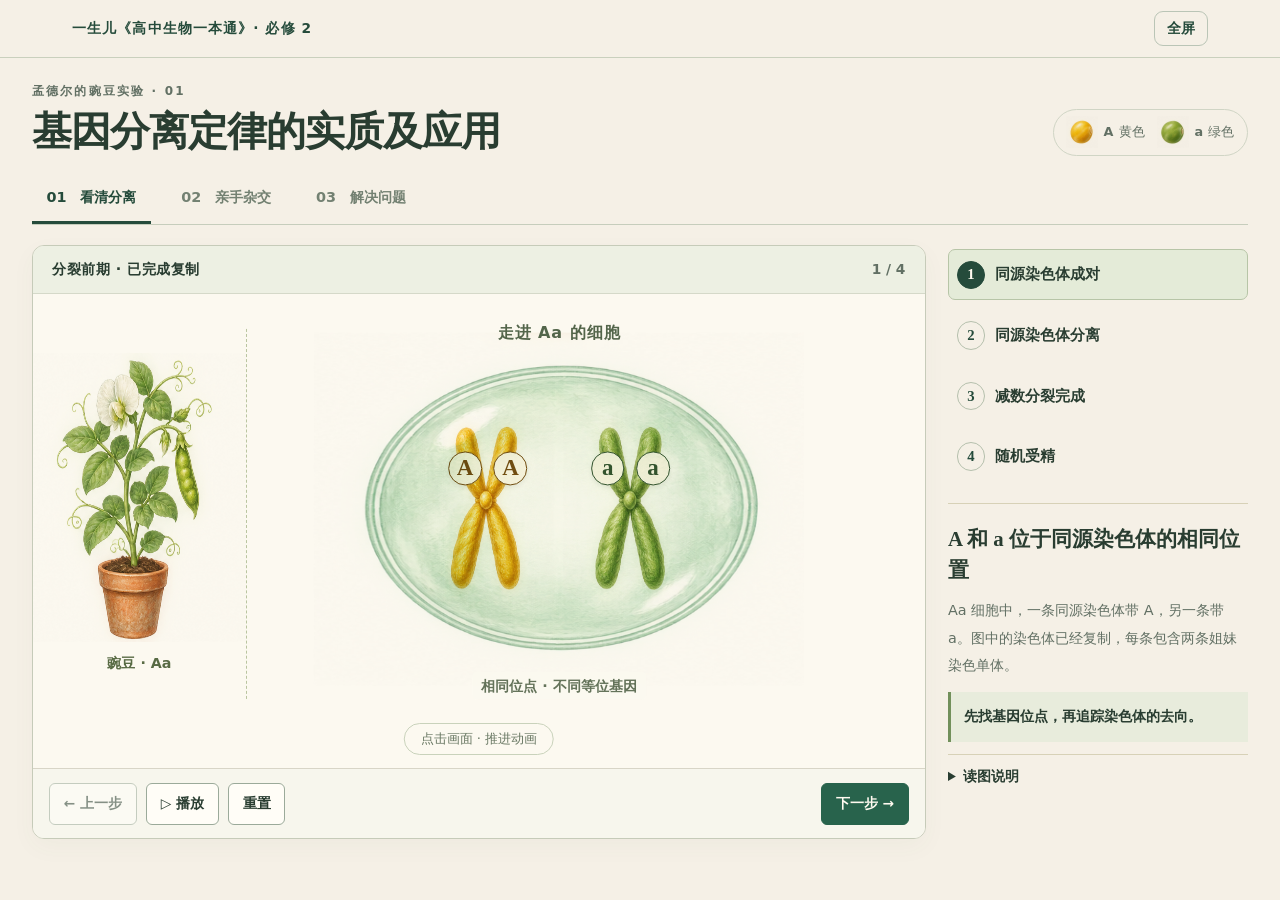
==== index.html @ 0d91842e "Publish AI-illustrated Mendelian segregation lesson" ====
<!doctype html>
<html lang="zh-CN">
<head>
<meta charset="utf-8">
<meta name="viewport" content="width=device-width, initial-scale=1, viewport-fit=cover">
<meta name="description" content="跟随 Aa 的分离，用棋盘法与随机抽样探究基因分离定律。">
<title>基因分离定律的实质及应用｜一生儿</title>
<style>:root {
  color-scheme: light;
  --ink:#233b30; --muted:#4c6557; --deep:#173e31; --green:#28634c;
  --paper:#fffaf0; --canvas:#f4f4e9; --line:#d9dfce;
  --gold:#f0c25f; --sage:#a9c782;
  font:16px/1.55 "Source Sans 3","PingFang SC","Microsoft YaHei",system-ui,sans-serif;
}
* { box-sizing:border-box }
body { margin:0; color:var(--ink); background:radial-gradient(ellipse at 5% 0,#f5e8cb,transparent 45rem),var(--canvas) }
h1,h2,p { margin:0 }
button,select { font:inherit; color:inherit }
button,select { min-height:43px; padding:.42rem .85rem; border:1px solid #9baa9a; border-radius:9px; background:#fffdf7 }
button { cursor:pointer; font-weight:650 }
button:hover:not(:disabled),select:hover:not(:disabled) { background:#e9f0df; border-color:var(--green) }
:focus-visible { outline:3px solid #985500; outline-offset:3px; z-index:2 }
button:disabled,select:disabled { cursor:default; opacity:.55 }
[hidden] { display:none!important }
.primary,button.primary:hover:not(:disabled) { color:#fffaf0; background:var(--green); border-color:var(--green) }
button.primary:hover:not(:disabled) { background:var(--deep) }
.masthead { background:var(--deep); color:#fff8e3; border-bottom:3px solid #bc9e50 }
.mast-inner { width:min(1200px,100%); margin:auto; padding:.6rem 1.4rem; display:flex; align-items:center; justify-content:space-between; gap:.6rem }
.brand { font-weight:750; letter-spacing:.035em }
.display-tools { display:flex; gap:.5rem; flex-shrink:0 }
.display-tools button { min-height:35px; padding:.3rem .75rem; font-size:.86rem; background:#274f40; border-color:#6b8a72; color:#fff8e3 }
.display-tools button:hover:not(:disabled) { background:#426956 }
#landscape { display:none }
main { max-width:1200px; padding:1.45rem 1.4rem 2.4rem; margin:auto }
.title-area { display:flex; align-items:flex-end; justify-content:space-between; gap:1rem; margin-bottom:1.15rem }
.chapter { font-size:.82rem; letter-spacing:.13em; color:var(--muted); font-weight:750; margin-bottom:.3rem }
h1 { font:800 clamp(1.72rem,3.5vw,3.2rem)/1.18 "Songti SC","Noto Serif CJK SC",Georgia,serif; letter-spacing:.015em; text-wrap:balance }
h2 { font-size:1.17rem; line-height:1.35 }
.seed-key { display:flex; align-items:center; gap:1rem; font-size:.84rem; padding-bottom:.16rem; color:var(--muted); flex-shrink:0 }
.seed-key span { display:flex; align-items:center; gap:.32rem }
.seed { --seed-fill:var(--gold); --seed-dark:#9d6718; display:inline-block; width:1.05rem; height:1.05rem; flex:none; border:1px solid var(--seed-dark); border-radius:48% 52% 50% 46%; background:radial-gradient(circle at 32% 27%,#fff8caa6,transparent 51%),var(--seed-fill); box-shadow:inset -2px -2px 0 #47301122; transform:rotate(-18deg) }
.seed.green { --seed-fill:var(--sage); --seed-dark:#4b6a34 }
.modes { display:flex; gap:.35rem; margin-bottom:.9rem; padding-bottom:.62rem; border-bottom:1px solid #aab8a6 }
.modes button { min-width:7.25rem; background:transparent; border-color:transparent }
.modes button[aria-current="page"] { color:#fffaf0; background:var(--deep); border-color:var(--deep) }
.mechanism-layout,.lab-layout,.practice-layout { display:grid; grid-template-columns:minmax(0,2.15fr) minmax(270px,1fr); gap:1rem; align-items:start }
.board,.notebook { border:1px solid #a5b3a0; border-radius:16px; overflow:hidden; box-shadow:0 3px 0 #3d604014; background:#fffcf4 }
.board-head { display:flex; align-items:center; justify-content:space-between; gap:.5rem; padding:.72rem 1rem; background:#e9efe0; border-bottom:1px solid #c7d2bd }
.kicker { font-weight:750; letter-spacing:.035em; font-size:.9rem }
.counter { font-weight:750; font-variant-numeric:tabular-nums; font-size:.86rem; color:var(--muted) }
.notebook { padding:1rem; background:var(--paper); border-color:#c9c4a7 }
.phases { margin:0; padding:0; list-style:none; counter-reset:phases; display:grid; gap:.24rem }
.phases li { counter-increment:phases }
.phases button { width:100%; text-align:left; padding:.38rem .48rem; background:transparent; border-color:transparent; font-size:.92rem; display:flex; align-items:center; gap:.62rem }
.phases button::before { content:counter(phases); display:grid; place-items:center; width:1.65rem; height:1.65rem; background:#efead8; border:1px solid #d0cbb5; border-radius:50%; color:var(--deep); font-weight:750 }
.phases button[aria-current="step"] { background:#e7eedc; border-color:#aebfa4 }
.phases button[aria-current="step"]::before { color:#fffaf0; background:var(--deep); border-color:var(--deep) }
.explanation { border-top:1px solid #d7d1b7; margin-top:.85rem; padding-top:.95rem }
.explanation p,.notebook>p { margin:.45rem 0 .7rem; color:var(--muted) }
.insight { border-left:3px solid #a67a2c; background:#f5ebd1; padding:.45rem .62rem; font-weight:700; font-size:.9rem }
.notes { margin-top:.8rem; font-size:.87rem; border-top:1px solid #d7d1b7; padding-top:.65rem }
.notes summary { cursor:pointer; font-weight:750 }
.notes p { margin-top:.48rem; color:var(--muted) }
.scene { display:block; position:relative; width:100%; height:clamp(280px,31vw,390px); border:0; border-radius:0; padding:0; overflow:hidden; container-type:inline-size; background:radial-gradient(ellipse at 50% 49%,#fbfcf1 13%,transparent 62%),radial-gradient(#50775630 1px,transparent 1px) 0 0/15px 15px,#e7efdc }
.scene:hover:not(:disabled) { background:radial-gradient(ellipse at 50% 49%,#fffff4 13%,transparent 62%),radial-gradient(#50775630 1px,transparent 1px) 0 0/15px 15px,#e7efdc }
.scene:focus-visible { outline-offset:-5px }
.scene-art { position:absolute; inset:0 0 2rem; display:block }
.scene-prompt { position:absolute; left:50%; bottom:.66rem; transform:translateX(-50%); padding:.25rem .65rem; border:1px solid #9baa9a; border-radius:99px; background:#fffdf5; font-size:.82rem; white-space:nowrap }
.scene-caption,.scene-label,.cell-membrane,.chromosome,.direction,.gamete-chip,.fusion-result { position:absolute; left:var(--x); top:var(--y); translate:-50% -50% }
.scene-caption { font-size:clamp(.85rem,2.2cqw,1.08rem); font-weight:750; white-space:nowrap }
.scene-label { font-size:clamp(.73rem,1.95cqw,.96rem); white-space:nowrap }
.cell-membrane { width:var(--w); height:var(--h); border:2px solid #6f9173; border-radius:49% 51% 50% 48%; box-shadow:inset 0 0 0 4px #a9c2984d,0 3px 0 #6b8e6829; background:radial-gradient(ellipse at 38% 30%,#fffff5,#e0ecd4 80%); animation:appear .48s both }
.chromosome { color:var(--chrom-ink); width:clamp(21px,7cqw,59px); height:clamp(39px,13cqw,102px); filter:drop-shadow(1px 3px 0 #3d502730); }
.allele-A { --chrom-color:#edb94f; --chrom-ink:#775012; --chip-fill:#ffedb6 }
.allele-a { --chrom-color:#a6c779; --chrom-ink:#365733; --chip-fill:#e5efd3 }
.chromosome i { display:block; position:absolute; width:32%; height:93%; top:4%; left:34%; background:var(--chrom-color); border:1.5px solid var(--chrom-ink); box-shadow:inset -3px -2px 0 #32421f23; border-radius:49% 45% 49% 46%; transform:rotate(27deg) }
.chromosome i+i { transform:rotate(-27deg) }
.chromosome.single { scale:.76 }
.chromosome.single i { transform:rotate(-13deg) }
.chromosome .centromere { position:absolute; left:50%; top:50%; translate:-50% -50%; width:16%; aspect-ratio:1; background:var(--chrom-ink); border-radius:50% }
.chromosome.single .centromere { width:13% }
.locus { display:grid; place-items:center; position:absolute; left:75%; top:24%; translate:-50% -50%; width:clamp(15px,3.4cqw,27px); aspect-ratio:1; border-radius:50%; border:1px solid currentColor; color:var(--chrom-ink); background:var(--chip-fill); font:bold clamp(11px,2.5cqw,19px)/1 Georgia,serif }
.locus::before { content:""; position:absolute; right:100%; width:30%; height:1px; background:currentColor }
.locus-pair { left:25% }
.locus-pair::before { right:auto; left:100% }
.direction { color:#456c50; font-size:clamp(1.25rem,5.2cqw,2.4rem); animation:appear .65s both }
.fusion-result,.gamete-chip { font:bold clamp(1rem,4cqw,2rem)/1.1 Georgia,serif; display:grid; place-items:center; width:clamp(33px,8.2cqw,66px); aspect-ratio:1; background:var(--chip-fill); border:2px solid var(--chrom-ink); color:var(--chrom-ink); border-radius:50%; box-shadow:inset 0 0 0 3px #fff7dc85 }
.fusion-result { width:clamp(61px,15cqw,125px); font-size:clamp(1.5rem,6cqw,3rem); background:#fff9df; border-color:#8e8553; color:var(--deep) }
.fusion-result.filled { animation:appear .35s .52s both }
.fusion-pick { z-index:2; animation:merge .6s ease-in-out both }
.pool-prob { display:block; font:600 clamp(.61rem,1.65cqw,.84rem)/1.05 system-ui,sans-serif }
@keyframes merge {
  0% { left:var(--from-x); top:var(--from-y); opacity:.8 }
  82% { opacity:1 }
  100% { left:50%; top:50%; opacity:0 }
}
@keyframes appear { from { opacity:0 } to { opacity:1 } }
.transport { padding:.75rem .85rem; display:flex; flex-wrap:wrap; gap:.45rem; border-top:1px solid var(--line) }
.transport .primary { margin-left:auto }
.lab-main { display:grid; gap:1rem; min-width:0 }
.cross-body,.sample-body,.practice-body { padding:.85rem 1rem 1rem }
.segments,.parent-row,.sample-controls { display:flex; align-items:center; flex-wrap:wrap; gap:.5rem }
.segments button { min-height:38px; font-size:.9rem }
.segments button[aria-pressed="true"] { background:#e4edda; border-color:#709375; color:#164530 }
.parent-row { gap:.75rem; margin:.7rem 0 .4rem }
.parent-row select { margin-left:.35rem; min-width:4.4rem; font-weight:750 }
.cross-mark { font-size:1.5rem }
.hint { font-size:.87rem; color:var(--muted); min-height:1.55em }
.punnett { width:100%; border-spacing:.35rem; margin:.35rem -.35rem 0; width:calc(100% + .7rem); table-layout:fixed; text-align:center }
.punnett th { font-size:.86rem; font-weight:650; width:28%; background:#eaf0e1; border-radius:7px; padding:.32rem .2rem }
.punnett th:first-child { width:27% }
.punnett small { color:var(--muted); margin-left:.2rem }
.punnett td { padding:0 }
.punnett td button { width:100%; display:flex; align-items:center; justify-content:center; gap:.45rem; min-height:57px; background:#fff3cf; border-color:#c5a75e; padding:.25rem }
.punnett td button.recessive { background:#eaf2dd; border-color:#9db784 }
.punnett td button[aria-pressed="true"] { outline:2px solid var(--deep); outline-offset:-2px }
.punnett td b { font:700 1.32rem Georgia,serif }
.cell-detail { min-height:1.5em; color:var(--muted); font-size:.86rem; margin-top:.22rem }
.theory h2 { margin-bottom:.45rem }
.distribution { width:100%; border-collapse:collapse; font-size:.88rem; font-variant-numeric:tabular-nums }
.distribution caption { text-align:left; font-weight:750; padding:.45rem 0 .2rem }
.distribution th,.distribution td { padding:.26rem .14rem; border-bottom:1px solid #dedac8; text-align:right }
.distribution th:first-child { text-align:left }
.distribution thead { font-size:.79rem; color:var(--muted) }
.distribution .seed { width:.73rem; height:.73rem; margin-right:.34rem }
.meter { display:block; margin:.12rem 0; height:6px; width:100%; min-width:22px; border-radius:10px; background:#e8e7d9; overflow:hidden }
.meter i { display:block; height:100%; width:var(--p); background:#548460; border-radius:10px }
.ratio { margin:.6rem 0 .15rem; font-size:.89rem; font-weight:750 }
.sample-controls { margin-bottom:.42rem }
.sample-seeds { display:flex; flex-wrap:wrap; gap:.3rem; margin:.35rem 0 }
.sample-seeds:empty { display:none }
.question { margin:.65rem 0; font-weight:750; font-size:1.15rem; max-width:38rem }
.reasoning { margin:.5rem 0 .95rem; padding-left:1.6rem }
.reasoning li { padding:.35rem 0 .35rem .24rem }
.reasoning li:last-child { font-weight:700 }
.practice-controls { padding:.65rem 0 0 }
.sr-only { position:absolute; width:1px; height:1px; padding:0; margin:-1px; overflow:hidden; clip-path:inset(50%); white-space:nowrap }
body.presented { position:fixed; inset:0; overflow:auto; overscroll-behavior:contain }
@media (max-width:760px) {
  main { padding:1rem .75rem 1.6rem }
  .mast-inner { padding:.48rem .75rem }
  .mechanism-layout,.lab-layout,.practice-layout { grid-template-columns:minmax(0,1fr); gap:.68rem }
  .lab-main { display:contents }
  .theory { grid-row:2 }
  .title-area { flex-wrap:wrap; gap:.48rem; margin-bottom:.7rem }
  .modes { margin-bottom:.65rem; padding-bottom:.43rem }
  .modes button { min-width:0; flex:1; padding:.32rem .2rem }
  .scene { height:clamp(236px,66vw,345px) }
  .transport { gap:.35rem; padding:.57rem }
  .transport button { padding:.38rem .5rem; font-size:.84rem }
  .practice-controls { padding:.65rem 0 0 }
}
@media (orientation:portrait) and (max-width:760px) {
  #landscape { display:block }
}
body.rotated { position:fixed; left:100vw; top:0; width:100dvh; height:100vw; overflow:hidden; transform-origin:top left; transform:rotate(90deg); overscroll-behavior:contain }
body.rotated .mechanism-layout,body.rotated .lab-layout,body.rotated .practice-layout { grid-template-columns:minmax(0,1.9fr) minmax(195px,1fr) }
body.rotated .lab-main { display:grid }
body.rotated .theory { grid-row:auto }
body.rotated #page { width:100%; height:100%; overflow:auto; overscroll-behavior:contain }
body.rotated main { padding-top:.45rem }
body.rotated .chapter { display:none }
body.rotated h1 { font-size:1.48rem }
body.rotated .title-area { margin-bottom:.38rem }
body.rotated .modes { margin-bottom:.42rem; padding-bottom:.26rem }
body.rotated .board-head { padding:.43rem .75rem }
body.rotated .scene { height:clamp(128px,calc(100vw - 235px),260px) }
body.rotated .title-area { flex-wrap:nowrap }
body.rotated .chromosome { height:clamp(30px,8.2cqw,76px) }
body.rotated .gamete-chip { width:clamp(29px,7cqw,44px); font-size:1rem }
body.rotated .fusion-result { width:clamp(53px,12cqw,80px) }
@media (orientation:landscape) and (max-height:530px) {
  main { padding-top:.45rem }
  .chapter { display:none }
  h1 { font-size:1.48rem }
  .title-area { margin-bottom:.38rem }
  .modes { margin-bottom:.42rem; padding-bottom:.26rem }
  .board-head { padding:.43rem .75rem }
  .scene { height:clamp(128px,calc(100dvh - 235px),260px) }
  .chromosome { height:clamp(30px,8.2cqw,76px) }
  .gamete-chip { width:clamp(29px,7cqw,44px); font-size:1rem }
  .fusion-result { width:clamp(53px,12cqw,80px) }
  .mechanism-layout,.lab-layout,.practice-layout { grid-template-columns:minmax(0,1.9fr) minmax(195px,1fr) }
  .lab-main { display:grid }
  .theory { grid-row:auto }
}
@media (max-width:370px) {
  .brand { font-size:.79rem; letter-spacing:0 }
  .display-tools { gap:.25rem }
  .display-tools button { font-size:.75rem; padding:.3rem .4rem }
  .punnett td button { gap:.25rem }
}
@media (prefers-reduced-motion:reduce) {
  *,*::before,*::after { animation-duration:.01ms!important; animation-delay:0ms!important }
}
/* AI illustrations, overlaid with precise interactive labels. */
:root { --paper:#f7f1e5; --canvas:#f5f0e6; --ink:#293d31; --muted:#627064; --deep:#254b3b; --line:#d8d5c7 }
body { background:#f5f0e6 }
.masthead { background:transparent; color:var(--deep); border-bottom:1px solid #c9d0bd }
.mast-inner { max-width:1440px; padding:.7rem 2rem }
.brand { font-size:.86rem; letter-spacing:.08em }
.display-tools button { background:transparent; color:var(--deep); border-color:#bac5b6 }
main { max-width:1440px; padding:1.5rem 2rem 2rem }
.title-area { margin-bottom:1.3rem }
h1 { font-size:clamp(1.6rem,3.1vw,2.85rem); letter-spacing:-.025em }
.chapter { letter-spacing:.18em; font-size:.75rem; margin-bottom:.5rem }
.modes { gap:1rem; padding-bottom:0; margin-bottom:1.2rem; border-color:#c6cdbc }
.modes button { padding:.6rem .9rem .8rem; background:none; border:0; border-bottom:3px solid transparent; border-radius:0; color:#738172; font-size:.9rem }
.modes button[aria-current="page"] { background:none; color:var(--deep); border-bottom:3px solid var(--deep) }
.mechanism-layout { grid-template-columns:minmax(0,1fr) 300px; gap:1.4rem }
.board { border-color:#c6cbb9; border-radius:12px; box-shadow:0 8px 25px #5360420a; background:#fcf9f0 }
.board-head { background:#edf0e3; padding:.8rem 1.2rem; border-bottom:1px solid #d5d9c9 }
.notebook { background:transparent; border:0; border-radius:0; padding:.3rem 0; box-shadow:none }
.phases { gap:.6rem }
.phases button { min-height:51px; border-radius:7px; font-size:.92rem }
.phases button[aria-current="step"] { background:#e4ebd8; border-color:#b7c5a7 }
.phases button::before { background:transparent; border-color:#b5c0ad; font-family:Georgia,serif }
.explanation { margin-top:1.3rem; padding-top:1.2rem }
.explanation h2 { font-size:1.3rem; line-height:1.5; font-family:'Songti SC',serif }
.explanation p { font-size:.9rem; line-height:1.9; margin:.75rem 0 }
.insight { background:#e8ecdc; border-color:#72905b; padding:.8rem; line-height:1.7 }
.scene,.scene:hover:not(:disabled) { height:clamp(350px,37vw,515px); background:#fcf9f0 }
.scene-art { inset:0 0 2.7rem }
.scene-prompt { bottom:.8rem; font-weight:500; color:#697863; border-color:#c9d2bb; background:#fcf9f0; padding:.3rem 1rem }
.cell-membrane { border:0; border-radius:0; box-shadow:none; background-image:url('assets/biology-atlas.8b82e62ee740.png'); background-size:300% 200%; background-position:0 100%; mix-blend-mode:multiply }
.chromosome { width:clamp(65px,15cqw,140px); height:clamp(95px,21cqw,195px); filter:none }
.chromosome-art { display:block; width:100%; height:100%; background-image:url('assets/biology-atlas.8b82e62ee740.png'); background-size:300% 200%; background-position:50% 100%; mix-blend-mode:multiply }
.allele-a .chromosome-art { background-position:100% 100% }
.chromosome.single { scale:1; width:clamp(38px,7cqw,68px); height:clamp(65px,16cqw,145px) }
.chromosome.single .chromosome-art { background-image:url('assets/chromatids.46c3264439f9.png'); background-size:400% 100%; background-position:30% 50% }
.chromosome.single.allele-a .chromosome-art { background-position:70% 50% }
.locus { left:67%; top:28%; width:clamp(22px,3.8cqw,34px); background:#fffaf1; border-width:1.5px; box-shadow:0 2px 4px #33452016; font-size:clamp(15px,2.6cqw,23px) }
.locus-pair { left:33% }
.chromosome.single .locus { left:57%; top:28% }
.locus::before { display:none }
.scene-caption { color:#53654a; font-size:clamp(.8rem,1.8cqw,1rem); letter-spacing:.06em }
.scene-label { background:#fcf9f0d9; border-radius:5px; padding:3px 9px; color:#64735a; font-size:clamp(.7rem,1.7cqw,.9rem) }
.plant-context { position:absolute; left:var(--x); top:var(--y); translate:-50% -50%; width:24%; height:86%; display:flex; flex-direction:column; justify-content:center; align-items:center; border-right:1px dashed #bccaaa }
.plant-art { display:block; width:100%; aspect-ratio:1; background-image:url('assets/biology-atlas.8b82e62ee740.png'); background-size:300% 200%; background-position:0 0; mix-blend-mode:multiply }
.plant-context .plant-art { width:100%; height:78%; aspect-ratio:auto }
.plant-name { color:#596d48; font-size:clamp(.7rem,1.6cqw,.9rem); margin-top:.6rem }
.seed { background-image:url('assets/biology-atlas.8b82e62ee740.png'); background-size:300% 200%; background-position:50% 0; box-shadow:none; border:0; border-radius:0; transform:none; mix-blend-mode:multiply; width:1.7rem; height:1.7rem }
.seed.green { background-position:100% 0 }
.seed-key { gap:.8rem; padding:.4rem .8rem; border:1px solid #d0d5c5; border-radius:30px; font-size:.8rem }
.seed-key .seed { width:2rem; height:2rem }
.transport { padding:.85rem 1rem; background:#f7f6ed; gap:.6rem }
.transport button { min-height:42px; font-size:.86rem; border-radius:6px }
.parent-illustration { display:flex; height:125px; align-items:center; justify-content:space-around; margin:.3rem 0 }
.parent-illustration .plant-art { width:115px; height:125px; flex-shrink:0 }
.cross-caption { font-size:.8rem; color:var(--muted); max-width:180px; text-align:center }
.punnett td button { min-height:95px; flex-direction:column; gap:.1rem }
.punnett td button .seed { width:55px; height:55px }
.punnett td button b { font-size:1.15rem }
.punnett td button small { font-size:.75rem }
.sample-seeds .seed { width:32px; height:32px }
.distribution .seed { width:1.2rem; height:1.2rem; vertical-align:middle }
.fusion-result { background:#f7f5df; border-color:#9eaf84 }
.pool-chip { background:#f8f7e9; border-color:#a7b88f }
@media(max-width:1000px) { .mechanism-layout { grid-template-columns:minmax(0,1fr) 255px; gap:.8rem } main { padding:1.2rem } .mast-inner { padding:.65rem 1.2rem } }
@media(max-width:760px) { .mechanism-layout { grid-template-columns:1fr } main { padding:1rem .7rem } .mast-inner { padding:.5rem .7rem } .brand { font-size:.74rem; letter-spacing:0 } .title-area { gap:.8rem } .seed-key { padding:.2rem .6rem } .modes { gap:.2rem; margin-bottom:.8rem } .modes button { padding:.55rem .2rem; font-size:.8rem } .scene,.scene:hover:not(:disabled) { height:330px } .phases { grid-template-columns:1fr 1fr; gap:.25rem } .phases button { font-size:.78rem; min-height:40px; padding:.2rem } .phases button::before { width:1.4rem; height:1.4rem; flex-shrink:0 } .explanation { margin-top:.75rem; padding-top:.75rem } .notebook { padding:.3rem } .explanation h2 { font-size:1.15rem } .transport { padding:.6rem; gap:.3rem } .transport button { padding:.4rem .45rem; font-size:.78rem } }
@media(orientation:landscape) and (max-height:530px) { .scene,.scene:hover:not(:disabled) { height:270px } .mechanism-layout { grid-template-columns:minmax(0,1fr) 225px } .phases { grid-template-columns:1fr } .explanation { margin-top:.5rem;padding-top:.5rem } .explanation h2 { font-size:1rem } .explanation p { font-size:.78rem } .chapter { display:none } main { padding-top:.6rem } h1 { font-size:1.5rem } }
body.rotated .scene { height:270px }
.chromosome,.plant-context { mix-blend-mode:multiply }
.seed { background-color:transparent }
</style>
</head>
<body>
<div id="page">
<header class="masthead">
  <div class="mast-inner">
    <div class="brand">一生儿《高中生物一本通》· 必修 2</div>
    <div class="display-tools">
      <button id="landscape" type="button" aria-pressed="false">横屏阅读</button>
      <button id="fullscreen" type="button" aria-pressed="false">全屏</button>
    </div>
  </div>
</header>
<main>
  <div class="title-area">
    <div>
      <p class="chapter">孟德尔的豌豆实验 · 01</p>
      <h1>基因分离定律的实质及应用</h1>
    </div>
    <div class="seed-key" aria-label="性状图例">
      <span><i class="seed yellow"></i><b>A</b> 黄色</span>
      <span><i class="seed green"></i><b>a</b> 绿色</span>
    </div>
  </div>

  <nav class="modes" aria-label="学习内容">
    <button type="button" data-view="mechanism" aria-current="page">01　看清分离</button>
    <button type="button" data-view="lab">02　亲手杂交</button>
    <button type="button" data-view="practice">03　解决问题</button>
  </nav>

  <section id="mechanism" class="view" aria-label="分离动画">
    <div class="mechanism-layout">
      <article class="board">
        <div class="board-head">
          <span class="kicker" id="phase-kind"></span>
          <span class="counter" id="phase-count"></span>
        </div>
        <button id="scene" class="scene" type="button" aria-describedby="phase-text">
          <span class="scene-art" id="scene-art" aria-hidden="true"></span>
          <span class="scene-prompt" id="scene-prompt"></span>
        </button>
        <div class="transport" aria-label="动画控制">
          <button type="button" id="prev">← 上一步</button>
          <button type="button" id="play" aria-pressed="false">▷ 播放</button>
          <button type="button" id="reset">重置</button>
          <button type="button" id="next" class="primary">下一步 →</button>
        </div>
      </article>

      <aside class="notebook">
        <ol id="phases" class="phases" aria-label="跳转阶段">
          <li><button type="button" data-stage="0">同源染色体成对</button></li>
          <li><button type="button" data-stage="1">同源染色体分离</button></li>
          <li><button type="button" data-stage="2">减数分裂完成</button></li>
          <li><button type="button" data-stage="3">随机受精</button></li>
        </ol>
        <div class="explanation" aria-live="polite">
          <h2 id="phase-title"></h2>
          <p id="phase-text"></p>
          <div id="phase-insight" class="insight"></div>
        </div>
        <details class="notes">
          <summary>读图说明</summary>
          <p>只画出一对带有该位点的同源染色体，图形与比例为教学示意。前 3 步以 Aa 为例，略去交叉互换，按该位点与着丝粒间未发生交换的情形绘制。豌豆的配子经配子体发育形成。雌性减数分裂的四个产物通常只有一个继续发育。A、a 各占 ½ 指正常分离时的配子概率。</p>
        </details>
      </aside>
    </div>
  </section>

  <section id="lab" class="view lab-layout" aria-label="杂交实验" hidden>
    <div class="lab-main">
      <article class="board cross-board">
        <div class="board-head"><h2>亲本与配子</h2></div>
        <div class="cross-body">
          <div class="segments" aria-label="杂交方式">
            <button type="button" data-cross="self" aria-pressed="true">自交</button>
            <button type="button" data-cross="test" aria-pressed="false">测交</button>
            <button type="button" data-cross="custom" aria-pressed="false">自选亲本</button>
          </div>
          <div class="parent-row">
            <label>母本
              <select id="female"><option>AA</option><option selected>Aa</option><option>aa</option></select>
            </label>
            <span class="cross-mark" aria-hidden="true">×</span>
            <label>父本
              <select id="male"><option>AA</option><option selected>Aa</option><option>aa</option></select>
            </label>
          </div>
          <div class="parent-illustration" aria-hidden="true"><span class="plant-art"></span><span class="cross-caption">每次受精，双方各提供一个等位基因</span><span class="plant-art"></span></div><p id="cross-note" class="hint"></p>
          <table id="punnett" class="punnett" aria-label="杂交棋盘"></table>
          <p id="cell-detail" class="cell-detail" aria-live="polite"></p>
        </div>
      </article>
      <article class="board sample-board">
        <div class="board-head"><h2>模拟样本</h2><span class="counter" id="sample-count">共 0 粒</span></div>
        <div class="sample-body">
          <div class="sample-controls">
            <button type="button" id="draw-one" class="primary">抽 1 粒</button>
            <label class="sr-only" for="batch">每批粒数</label>
            <select id="batch" aria-label="每批粒数"><option value="20">20 粒</option><option value="100">100 粒</option><option value="1000">1 000 粒</option></select>
            <button type="button" id="draw-batch">抽取一批</button>
            <button type="button" id="clear-samples">清空</button>
          </div>
          <p id="latest" class="hint" aria-live="polite">每次从两种配子池各独立随机抽取一个配子。抽样结果累加。</p>
          <div id="sample-seeds" class="sample-seeds" aria-hidden="true"></div>
          <div id="observed"></div>
        </div>
      </article>
    </div>
    <aside class="notebook theory">
      <h2>理论概率</h2>
      <div id="theory" aria-live="polite"></div>
      <details class="notes">
        <summary>比例成立的条件</summary>
        <p>Aa × Aa 时，双方 A、a 配子各占 ½，随机受精，各类受精卵存活机会相同，得到 AA∶Aa∶aa = 1∶2∶1。在完全显性且表型可准确判定时，黄色∶绿色 = 3∶1。</p>
        <p>Aa × aa 时，一方只产生 a 配子，另一方 A、a 各占 ½。在同样的随机受精、等存活与完全显性条件下，黄色∶绿色 = 1∶1。有限样本中的频率会波动。</p>
      </details>
    </aside>
  </section>

  <section id="practice" class="view practice-layout" aria-label="应用推理" hidden>
    <article class="board">
      <div class="board-head"><h2>逐步推理</h2></div>
      <div class="practice-body">
        <label for="exercise">选择题目</label>
        <select id="exercise">
          <option value="0">测交鉴别基因型</option>
          <option value="1">黄色子代中的杂合子</option>
          <option value="2">连续出现黄色子代</option>
        </select>
        <p id="question" class="question"></p>
        <ol id="reasoning" class="reasoning" aria-live="polite"></ol>
        <div class="transport practice-controls">
          <button type="button" id="reason-back">← 上一步</button>
          <button type="button" id="reason-reset">重做</button>
          <button type="button" id="reason-next" class="primary">揭示下一步 →</button>
        </div>
      </div>
    </article>
    <aside class="notebook">
      <h2>用杂交实验验证</h2>
      <p id="exercise-link-text"></p>
      <button id="exercise-lab" type="button">带入实验 →</button>
    </aside>
  </section>
</main>
</div>
<script>const Genetics = (() => {
  const genotypes = ['AA', 'Aa', 'aa'];

  function gametes(genotype) {
    const alleles = [...new Set(genotype)];
    return alleles.map(allele => ({ allele, p: 1 / alleles.length }));
  }

  function combine(egg, sperm) {
    return egg === sperm ? egg + sperm : 'Aa';
  }

  function cross(female, male) {
    const eggs = gametes(female);
    const sperm = gametes(male);
    const totals = { AA: 0, Aa: 0, aa: 0 };
    const cells = eggs.map(egg => sperm.map(pollen => {
      const genotype = combine(egg.allele, pollen.allele);
      const p = egg.p * pollen.p;
      totals[genotype] += p;
      return { genotype, p, egg, sperm: pollen };
    }));
    return {
      eggs, sperm, cells, genotypes: totals,
      phenotypes: { yellow: totals.AA + totals.Aa, green: totals.aa },
    };
  }

  function resolveParents(mode, female, male) {
    if (mode === 'self') return [female, female];
    if (mode === 'test') return [female, 'aa'];
    return [female, male];
  }

  function fertilize(female, male, random = Math.random) {
    const egg = female[Math.floor(random() * 2)];
    const sperm = male[Math.floor(random() * 2)];
    return { egg, sperm, genotype: combine(egg, sperm) };
  }

  return { genotypes, gametes, cross, resolveParents, fertilize };
})();
if (typeof module !== 'undefined') module.exports = Genetics;
</script>
<script>(() => {
  const { genotypes, cross, resolveParents, fertilize } = Genetics;
  const byId = id => document.getElementById(id);
  const all = selector => [...document.querySelectorAll(selector)];
  const number = new Intl.NumberFormat('zh-CN');
  const percent = probability => `${Math.round(probability * 1000) / 10}%`;
  const fraction = probability => ({ 1: '1', 0.5: '½', 0.25: '¼' }[probability]);
  const phenotype = genotype => genotype === 'aa' ? '绿色' : '黄色';
  const seed = genotype => `<i class="seed ${genotype === 'aa' ? 'green' : 'yellow'}" aria-hidden="true"></i>`;

  const phases = [
    {
      kind: '分裂前期 · 已完成复制',
      title: 'A 和 a 位于同源染色体的相同位置',
      text: 'Aa 细胞中，一条同源染色体带 A，另一条带 a。图中的染色体已经复制，每条包含两条姐妹染色单体。',
      insight: '先找基因位点，再追踪染色体的去向。',
    },
    {
      kind: '减数第一次分裂 · 后期',
      title: '同源染色体分向两极',
      text: '带 A 和带 a 的同源染色体被拉向细胞两极。随同源染色体分开，A 与 a 也分别进入两个子细胞。此时姐妹染色单体仍连在一起。',
      insight: '等位基因随同源染色体分离。',
    },
    {
      kind: '减数第二次分裂 · 完成',
      title: '每个分裂产物只含 A 或 a',
      text: '姐妹染色单体分开后，图中 4 个单倍体产物有 2 个带 A、2 个带 a。正常情况下，Aa 产生的 A 与 a 配子各占 ½。',
      insight: '配子只带这一对等位基因中的一个。',
    },
    {
      kind: '受精 · 从两个配子池各取一个',
      title: '受精使等位基因重新成对',
      text: '点击画面，从卵细胞池和精子池各随机抽取一个配子。两者携带的等位基因决定这一粒子代的基因型。结果计入杂交实验。',
      insight: '每次受精独立抽取，结果可重复出现。',
    },
  ];

  const exercises = [
    {
      question: '一株结黄色种子的豌豆是 AA 还是 Aa？怎样用测交判断？',
      steps: [
        '黄色是显性表型，待测植株可能是 AA，也可能是 Aa。',
        '用隐性纯合子 aa 测交。它只提供 a，子代差异来自待测亲本的配子。',
        '如果待测亲本是 AA，理论上子代全为黄色 Aa；如果是 Aa，理论上黄色 Aa 和绿色 aa 各占 ½。',
        '出现绿色子代可判定待测亲本为 Aa。样本量较小时，若子代全黄，Aa 仍有可能。',
      ],
      link: '从 Aa × aa 开始，再把母本改成 AA，比较两种假设。',
      mode: 'test',
    },
    {
      question: 'Aa 自交，已知随机选到的是一粒黄色种子。它是 Aa 的概率是多少？',
      steps: [
        'Aa 自交，子代 AA、Aa、aa 的理论概率依次为 ¼、½、¼。',
        '在完全显性条件下，黄色包括 AA 和 Aa，因此黄色的概率为 ¼ + ½ = ¾。',
        'Aa 都是黄色。限定在黄色子代中，Aa 的条件概率是 (½) ÷ (¾) = ⅔。',
      ],
      link: '带入 Aa 自交，在棋盘中逐格找出能形成黄色子代的格子。',
      mode: 'self',
    },
    {
      question: '已知 Aa 与 aa 测交，随机观察 3 粒子代。三粒都为黄色的概率是多少？',
      steps: [
        'Aa × aa 的子代有 ½ 为黄色 Aa，½ 为绿色 aa。',
        '若三次受精相互独立，每粒仍有 ½ 的概率为黄色。',
        '三粒都为黄色的概率为 ½ × ½ × ½ = ⅛。样本很小时，测交可能暂时观察不到绿色。',
      ],
      link: '带入 Aa × aa，连续点三次「抽 1 粒」观察结果。',
      mode: 'test',
    },
  ];

  let stage = 0;
  let view = 'mechanism';
  let mode = 'self';
  let female = 'Aa';
  let customMale = 'Aa';
  let run = null;
  let reason = 0;
  let selectedCell = null;
  let counts = { AA: 0, Aa: 0, aa: 0 };
  let recent = [];
  let latest = null;
  let fusion = null;
  const motion = window.matchMedia('(prefers-reduced-motion: reduce)');
  const naturalLandscape = window.matchMedia('(orientation: landscape)');
  const parents = () => resolveParents(mode, female, customMale);

  function setPressed(selector, isActive) {
    for (const button of all(selector)) {
      button.setAttribute('aria-pressed', String(isActive(button)));
    }
  }

  function showView(nextView, moveFocus = false) {
    stopPlayback();
    view = nextView;
    for (const panel of all('.view')) panel.hidden = panel.id !== view;
    for (const button of all('[data-view]')) {
      if (button.dataset.view === view) {
        button.setAttribute('aria-current', 'page');
        if (moveFocus) button.focus();
      } else {
        button.removeAttribute('aria-current');
      }
    }
    if (view === 'mechanism') renderStage();
    if (view === 'lab') renderLab();
    if (view === 'practice') renderExercise();
  }

  function at(className, x, y, content = '', style = '') {
    return `<span class="${className}" style="--x:${x}%;--y:${y}%;${style}">${content}</span>`;
  }

  function membrane(x, y, width, height) {
    return at('cell-membrane', x, y, '', `--w:${width}%;--h:${height}%;`);
  }

  function chromosome(allele, x, y, single = false) {
    return at(`chromosome allele-${allele}${single ? ' single' : ''}`, x, y,
      `<span class="chromosome-art" aria-hidden="true"></span><span class="locus">${allele}</span>${single ? '' : `<span class="locus locus-pair">${allele}</span>`}`);
  }

  function renderSeparation() {
    if (stage === 0) {
      return at('plant-context', 12, 51, '<span class="plant-art"></span><span class="plant-name">豌豆 · Aa</span>') + membrane(59, 50, 55, 82) + chromosome('A', 51, 50) + chromosome('a', 67, 50)
        + at('scene-caption', 59, 9, '走进 Aa 的细胞')
        + at('scene-label', 59, 91, '相同位点 · 不同等位基因');
    }
    if (stage === 1) {
      return membrane(50, 50, 87, 72) + chromosome('A', 27, 50) + chromosome('a', 73, 50)
        + at('direction', 42, 48, '⟵') + at('direction', 58, 48, '⟶')
        + at('scene-label', 27, 75, '携带 A') + at('scene-label', 73, 75, '携带 a');
    }
    return at('scene-caption', 50, 14, '4 个单倍体产物')
      + [14, 38, 62, 86].map((x, index) => {
        const allele = index < 2 ? 'A' : 'a';
        return membrane(x, 49, 21, 53) + chromosome(allele, x, 49, true);
      }).join('')
      + at('scene-label', 26, 84, 'A 配子概率 ½')
      + at('scene-label', 74, 84, 'a 配子概率 ½');
  }

  function renderFertilization() {
    const [mother, father] = parents();
    const { eggs, sperm } = cross(mother, father);
    const poolY = (gameteList, index) => gameteList.length === 1 ? 50 : 35 + index * 37;
    const pool = (gameteList, x) => gameteList.map(({ allele, p }, index) =>
      at(`gamete-chip pool-chip allele-${allele}`, x, poolY(gameteList, index),
        `<span>${allele}<small class="pool-prob">${fraction(p)}</small></span>`)
    ).join('');
    const pick = (allele, gameteList, x) => {
      const y = poolY(gameteList, gameteList.findIndex(item => item.allele === allele));
      return at(`gamete-chip fusion-pick allele-${allele}`, 50, 50, allele,
        `--from-x:${x}%;--from-y:${y}%;`);
    };
    const paired = fusion ? pick(fusion.egg, eggs, 19) + pick(fusion.sperm, sperm, 81) : '';
    return at('scene-caption', 19, 14, `卵细胞池 · ${mother}`)
      + at('scene-caption', 81, 14, `精子池 · ${father}`)
      + pool(eggs, 19) + pool(sperm, 81)
      + at('direction', 33, 50, '→') + at('direction', 67, 50, '←')
      + at(`fusion-result${fusion ? ' filled' : ''}`, 50, 50, fusion?.genotype ?? '?')
      + at('scene-label', 50, 75, fusion ? `受精卵 · ${phenotype(fusion.genotype)}子代` : '待受精')
      + paired;
  }

  function renderStage(previous = stage) {
    const phase = phases[stage];
    byId('phase-kind').textContent = phase.kind;
    byId('phase-count').textContent = `${stage + 1} / ${phases.length}`;
    byId('phase-title').textContent = phase.title;
    byId('phase-text').textContent = phase.text;
    byId('phase-insight').textContent = phase.insight;
    byId('scene').dataset.stage = stage;
    byId('scene-art').innerHTML = stage === 3 ? renderFertilization() : renderSeparation();
    byId('scene-prompt').textContent = stage === 3 ? '点击画面 · 随机受精' : '点击画面 · 推进动画';
    byId('scene').setAttribute('aria-label', stage === 3 && fusion
      ? `抽到 ${fusion.egg} 卵细胞和 ${fusion.sperm} 精子，受精卵为 ${fusion.genotype}。点击再次随机受精`
      : byId('scene-prompt').textContent);
    byId('prev').disabled = stage === 0;
    byId('next').textContent = stage === 3 ? '进入杂交实验 →' : '下一步 →';
    for (const button of all('[data-stage]')) {
      if (Number(button.dataset.stage) === stage) button.setAttribute('aria-current', 'step');
      else button.removeAttribute('aria-current');
    }

    const offsets = previous === 0 && stage === 1 ? [16, -16]
      : previous === 1 && stage === 2 ? [13, -11, 11, -13] : [];
    if (!motion.matches) all('.chromosome').forEach((item, index) => {
      if (offsets[index] === undefined) return;
      const distance = byId('scene').clientWidth * offsets[index] / 100;
      item.animate([{ transform: `translateX(${distance}px)` }, { transform: 'translateX(0)' }],
        { duration: 680, easing: 'cubic-bezier(.27,.73,.29,1)' });
    });
  }

  function goStage(next, manual = true) {
    if (manual) stopPlayback();
    const previous = stage;
    stage = Math.min(Math.max(next, 0), phases.length - 1);
    if (previous !== stage) fusion = null;
    renderStage(previous);
  }

  function stopPlayback() {
    clearInterval(run);
    run = null;
    byId('play').textContent = '▷ 播放';
    byId('play').setAttribute('aria-pressed', 'false');
  }

  function togglePlayback() {
    if (run !== null) {
      stopPlayback();
      return;
    }
    if (stage === 3) goStage(0, false);
    byId('play').textContent = 'Ⅱ 暂停';
    byId('play').setAttribute('aria-pressed', 'true');
    run = setInterval(() => {
      if (stage < 3) goStage(stage + 1, false);
      else {
        drawFusion();
        stopPlayback();
      }
    }, 2350);
  }

  function draw(count) {
    const [mother, father] = parents();
    for (let index = 0; index < count; index++) {
      latest = fertilize(mother, father);
      counts[latest.genotype]++;
      recent.push(latest.genotype);
      if (recent.length > 24) recent.shift();
    }
    return latest;
  }

  function drawFusion() {
    fusion = draw(1);
    renderStage();
  }

  function clearSamples() {
    counts = { AA: 0, Aa: 0, aa: 0 };
    recent = [];
    latest = null;
    fusion = null;
  }

  function changeCross(update) {
    const previous = parents().join('×');
    update();
    if (parents().join('×') !== previous) {
      clearSamples();
      selectedCell = null;
    }
    renderLab();
  }

  function renderPunnett(result) {
    const { eggs, sperm, cells } = result;
    const heading = gamete => `<b>${gamete.allele}</b><small>${fraction(gamete.p)}</small>`;
    byId('punnett').innerHTML = `<thead><tr><th>卵 ↓ / 精 →</th>${
      sperm.map(item => `<th scope="col">${heading(item)}</th>`).join('')
    }</tr></thead><tbody>${cells.map((row, i) => `<tr><th scope="row">${heading(eggs[i])}</th>${
      row.map(({ genotype, p }, j) => `<td><button type="button" data-cell="${i}:${j}" aria-label="${genotype}，${percent(p)}"
        class="${genotype === 'aa' ? 'recessive' : ''}" aria-pressed="${selectedCell === `${i}:${j}`}">
        ${seed(genotype)}<b>${genotype}</b><small>${percent(p)}</small></button></td>`).join('')
    }</tr>`).join('')}</tbody>`;
    renderCellDetail(result);
  }

  function renderCellDetail(result) {
    let description = '点棋盘格，查看配子组合和概率。';
    if (selectedCell !== null) {
      const [i, j] = selectedCell.split(':').map(Number);
      const { egg, sperm, genotype, p } = result.cells[i][j];
      description = `卵 ${egg.allele} × 精 ${sperm.allele} → ${genotype}（${phenotype(genotype)}）。本格概率 ${fraction(egg.p)} × ${fraction(sperm.p)} = ${percent(p)}。`;
    }
    byId('cell-detail').textContent = description;
  }

  function distribution(caption, rows, total = null) {
    const observed = total !== null;
    return `<table class="distribution"><caption>${caption}</caption><thead><tr><th scope="col">类别</th>
      ${observed ? '<th scope="col">粒数</th>' : ''}<th scope="col">${observed ? '频率' : '概率'}</th>
      <th scope="col"><span class="sr-only">比例条</span></th></tr></thead><tbody>
      ${rows.map(([name, value, icon]) => {
        const p = observed ? value / total : value;
        const displayed = observed && !total ? '—' : percent(p);
        const width = observed && !total ? 0 : p * 100;
        return `<tr><th scope="row">${icon ?? ''}${name}</th>
          ${observed ? `<td>${number.format(value)}</td>` : ''}<td>${displayed}</td>
          <td><span class="meter" aria-hidden="true"><i style="--p:${width}%"></i></span></td></tr>`;
      }).join('')}</tbody></table>`;
  }

  function renderSamples() {
    const total = counts.AA + counts.Aa + counts.aa;
    byId('sample-count').textContent = `共 ${number.format(total)} 粒`;
    byId('clear-samples').disabled = total === 0;
    byId('latest').textContent = latest
      ? `最近一粒：卵 ${latest.egg} × 精 ${latest.sperm} → ${latest.genotype}（${phenotype(latest.genotype)}）。下方展示最近 ${recent.length} 粒。`
      : '每次从卵细胞池和精子池各独立抽取一个配子。抽样结果累加。';
    byId('sample-seeds').innerHTML = recent.map(seed).join('');
    byId('observed').innerHTML = distribution('实测基因型', genotypes.map(g => [g, counts[g]]), total)
      + distribution('实测表型', [['黄色', counts.AA + counts.Aa, seed('AA')], ['绿色', counts.aa, seed('aa')]], total);
  }

  function renderLab() {
    const [mother, father] = parents();
    byId('female').value = mother;
    byId('male').value = father;
    byId('male').disabled = mode !== 'custom';
    setPressed('[data-cross]', button => button.dataset.cross === mode);
    byId('cross-note').textContent = {
      self: '同株自交，父本基因型与母本相同。',
      test: '测交，以隐性纯合子 aa 提供精子。',
      custom: '可分别选择卵细胞和精子的亲本。',
    }[mode];
    const result = cross(mother, father);
    renderPunnett(result);
    const { yellow, green } = result.phenotypes;
    const key = [mother, father].sort().join('×');
    const ratio = key === 'Aa×Aa'
      ? '基因型 1∶2∶1 · 表型 3∶1'
      : key === 'Aa×aa' ? 'Aa∶aa = 1∶1 · 黄色∶绿色 = 1∶1' : '';
    byId('theory').innerHTML = distribution('子代基因型', genotypes.map(g => [g, result.genotypes[g]]))
      + distribution('子代表型 · 完全显性', [['黄色', yellow, seed('AA')], ['绿色', green, seed('aa')]])
      + (ratio ? `<p class="ratio">${ratio}</p>` : '');
    renderSamples();
  }

  function renderExercise() {
    const exercise = exercises[byId('exercise').value];
    byId('question').textContent = exercise.question;
    byId('reasoning').innerHTML = exercise.steps.slice(0, reason).map(step => `<li>${step}</li>`).join('');
    byId('reason-next').disabled = reason === exercise.steps.length;
    byId('reason-next').textContent = reason === exercise.steps.length ? '推理完成' : '揭示下一步 →';
    byId('reason-back').disabled = reason === 0;
    byId('reason-reset').disabled = reason === 0;
    byId('exercise-link-text').textContent = exercise.link;
  }

  function renderDisplay() {
    const rotated = document.body.classList.contains('rotated');
    const full = Boolean(document.fullscreenElement) || document.body.classList.contains('presented');
    byId('landscape').setAttribute('aria-pressed', String(rotated));
    byId('landscape').textContent = rotated ? '恢复竖屏' : '横屏阅读';
    byId('fullscreen').setAttribute('aria-pressed', String(full));
    byId('fullscreen').textContent = full ? '退出全屏' : '全屏';
  }

  async function toggleFullscreen() {
    if (document.fullscreenElement) {
      await document.exitFullscreen();
    } else if (document.body.classList.contains('presented')) {
      document.body.classList.remove('presented');
    } else {
      try {
        await document.documentElement.requestFullscreen();
      } catch {
        document.body.classList.add('presented');
      }
    }
    renderDisplay();
  }

  all('[data-view]').forEach(button => button.addEventListener('click', () => showView(button.dataset.view)));
  all('[data-stage]').forEach(button => button.addEventListener('click', () => goStage(Number(button.dataset.stage))));
  byId('prev').addEventListener('click', () => goStage(stage - 1));
  byId('next').addEventListener('click', () => stage === 3 ? showView('lab', true) : goStage(stage + 1));
  byId('play').addEventListener('click', togglePlayback);
  byId('reset').addEventListener('click', () => goStage(0));
  byId('scene').addEventListener('click', () => {
    if (stage < 3) goStage(stage + 1);
    else {
      stopPlayback();
      drawFusion();
    }
  });
  all('[data-cross]').forEach(button => button.addEventListener('click', () => changeCross(() => {
    mode = button.dataset.cross;
  })));
  byId('female').addEventListener('change', event => changeCross(() => { female = event.target.value; }));
  byId('male').addEventListener('change', event => changeCross(() => { customMale = event.target.value; }));
  byId('punnett').addEventListener('click', event => {
    const button = event.target.closest('[data-cell]');
    if (!button) return;
    selectedCell = button.dataset.cell;
    setPressed('[data-cell]', cell => cell === button);
    renderCellDetail(cross(...parents()));
  });
  byId('draw-one').addEventListener('click', () => { draw(1); renderSamples(); });
  byId('draw-batch').addEventListener('click', () => { draw(Number(byId('batch').value)); renderSamples(); });
  byId('clear-samples').addEventListener('click', () => { clearSamples(); renderSamples(); });
  byId('exercise').addEventListener('change', () => { reason = 0; renderExercise(); });
  byId('reason-next').addEventListener('click', () => { reason++; renderExercise(); });
  byId('reason-back').addEventListener('click', () => { reason--; renderExercise(); });
  byId('reason-reset').addEventListener('click', () => { reason = 0; renderExercise(); });
  byId('exercise-lab').addEventListener('click', () => {
    changeCross(() => { mode = exercises[byId('exercise').value].mode; female = 'Aa'; });
    showView('lab', true);
  });
  byId('fullscreen').addEventListener('click', toggleFullscreen);
  document.addEventListener('fullscreenchange', renderDisplay);
  byId('landscape').addEventListener('click', () => {
    document.body.classList.toggle('rotated');
    renderDisplay();
  });
  naturalLandscape.addEventListener('change', event => {
    if (event.matches) document.body.classList.remove('rotated');
    renderDisplay();
  });
  document.addEventListener('keydown', event => {
    if (event.key !== 'Escape') return;
    document.body.classList.remove('presented', 'rotated');
    renderDisplay();
  });

  renderStage();
  renderLab();
  renderExercise();
})();
</script>
</body>
</html>
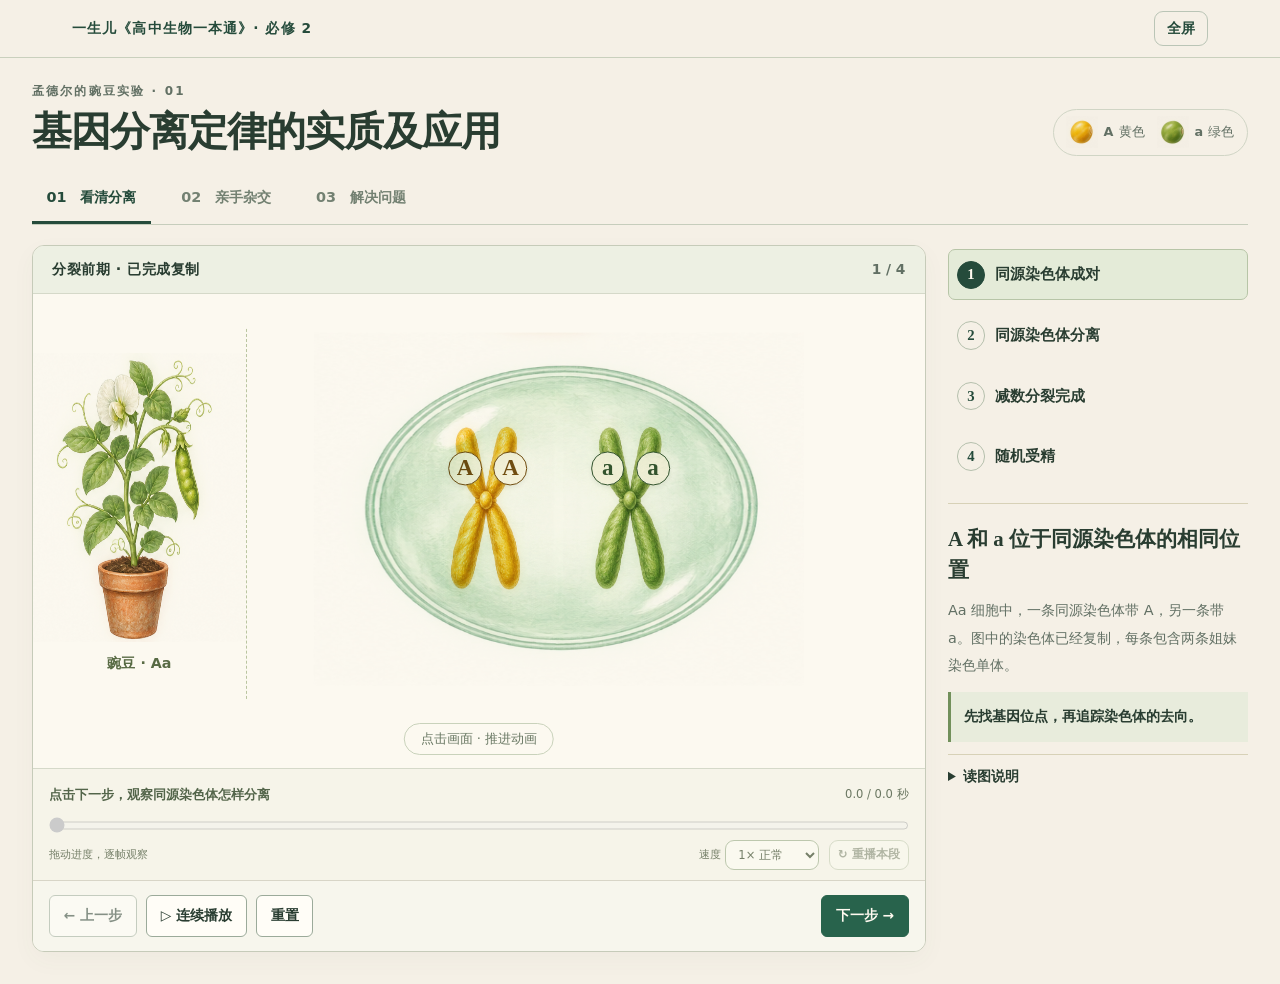
==== commit 420e4c25: "Animate segregation continuously with pause, seeking and replay" ====
--- a/index.html
+++ b/index.html
@@ -262,6 +262,24 @@
 body.rotated .scene { height:270px }
 .chromosome,.plant-context { mix-blend-mode:multiply }
 .seed { background-color:transparent }
+/* Continuous motion uses stable AI image layers, driven by one seekable playhead. */
+.scene-layer { display:block;position:absolute;inset:0;pointer-events:none }
+.scene-layer .cell-membrane,.scene-layer .direction,.scene-layer .fusion-result,.scene-layer .fusion-pick { animation:none }
+.spindle { position:absolute;left:var(--x);top:var(--y);height:2px;translate:0 -50%;background:repeating-linear-gradient(90deg,#82916b 0 7px,transparent 7px 11px);opacity:0 }
+.spindle-left::before,.spindle-right::after { content:'';position:absolute;top:-3px;width:8px;height:8px;border-radius:50%;background:#82916b }
+.spindle-right::after { right:0 }
+.motion-scrubber { padding:.6rem 1rem .65rem;background:#f6f4e9;border-top:1px solid #d5d9c9 }
+.motion-caption { display:flex;gap:1rem;align-items:center;justify-content:space-between;min-height:2.5em;font-size:.8rem;line-height:1.5;color:#53654a }
+#motion-status { font-weight:650 }
+#motion-time { white-space:nowrap;flex-shrink:0;font-size:.72rem;font-variant-numeric:tabular-nums;color:#6c7863 }
+#motion-progress { display:block;width:100%;height:23px;margin:.2rem 0;accent-color:#486b44;cursor:ew-resize }
+.motion-options { display:flex;align-items:center;gap:.6rem;color:#768069;font-size:.7rem }
+.motion-options>span { margin-right:auto }
+.motion-options select,.motion-options button { min-height:30px;font-size:.72rem;padding:.18rem .5rem;border-color:#bdc8ae;background:#faf9ef }
+.motion-options label { display:flex;align-items:center;gap:.3rem }
+#pool-layer { opacity:0 }
+.scene-layer .fusion-pick { z-index:4 }
+@media(max-width:760px) { .motion-scrubber{padding:.5rem .6rem}.motion-caption{font-size:.72rem;gap:.5rem;min-height:3em}.motion-options{gap:.3rem}.motion-options>span{font-size:.65rem}.motion-options select,.motion-options button{font-size:.68rem;padding:.15rem .35rem}.scene,.scene:hover:not(:disabled){height:310px} }
 </style>
 </head>
 <body>
@@ -304,6 +322,12 @@
           <span class="scene-art" id="scene-art" aria-hidden="true"></span>
           <span class="scene-prompt" id="scene-prompt"></span>
         </button>
+        <div class="motion-scrubber">
+          <div class="motion-caption"><span id="motion-status" role="status"></span><output id="motion-time">0.0 / 0.0 秒</output></div>
+          <label class="sr-only" for="motion-progress">本段动画进度</label>
+          <input id="motion-progress" type="range" min="0" max="1000" value="0" aria-label="本段动画进度">
+          <div class="motion-options"><span>拖动进度，逐帧观察</span><label>速度 <select id="motion-speed"><option value="0.5">0.5× 慢放</option><option value="1" selected>1× 正常</option><option value="1.5">1.5×</option></select></label><button id="replay" type="button">↻ 重播本段</button></div>
+        </div>
         <div class="transport" aria-label="动画控制">
           <button type="button" id="prev">← 上一步</button>
           <button type="button" id="play" aria-pressed="false">▷ 播放</button>
@@ -454,6 +478,36 @@
 })();
 if (typeof module !== 'undefined') module.exports = Genetics;
 </script>
+<script>const SegregationMotion = (() => {
+  const clamp = (n,a=0,b=1) => Math.min(b,Math.max(a,n));
+  const progress = (t,a,b) => {const x=clamp((t-a)/(b-a));return x*x*(3-2*x);};
+  const mix = (a,b,p) => a+(b-a)*p;
+  function frame(time) {
+    const t=clamp(time,0,16), zoom=progress(t,0,1.5), separate=progress(t,1.5,4.2);
+    const divide=progress(t,4.2,6), split=progress(t,6.3,7.5);
+    const spread=progress(t,7,10.7), divide2=progress(t,10.5,12.6), exit=1-progress(t,13,14.3);
+    return {
+      motherX:mix(59,50,zoom), motherWidth:mix(55,87,zoom), motherHeight:mix(82,76,zoom),
+      motherOpacity:1-divide, daughterOpacity:divide*(1-divide2)*exit,
+      daughterWidth:mix(43,47,progress(t,8,10)), productOpacity:divide2*exit,
+      plantOpacity:1-zoom,
+      x:[mix(mix(51,44,zoom),26,separate),mix(mix(67,56,zoom),74,separate)],
+      xOpacity:(1-split)*exit, rodsOpacity:split*exit,
+      rods:[mix(26,14,spread),mix(26,38,spread),mix(74,62,spread),mix(74,86,spread)],
+      spindleOpacity:progress(t,1.1,1.8)*(1-progress(t,4.2,5)),
+      poolOpacity:progress(t,14.3,16),
+      caption:t<1.5?'聚焦这一对同源染色体':t<4.2?'同源染色体移向相反两极；姐妹染色单体仍相连':t<6?'细胞分裂，A 与 a 进入不同子细胞':t<7.5?'着丝粒分裂，姐妹染色单体开始分开':t<10.5?'每个子细胞内，两条染色体分别移向两极':t<13?'再次分裂，形成 2 个带 A、2 个带 a 的产物':t<14.3?'配子形成结束，接下来观察两个亲本': '转到卵细胞池和精子池，准备随机受精'
+    };
+  }
+  function advance(state,seconds) {
+    if(!state.playing)return {...state};
+    const time=Math.min(state.end,state.time+Math.max(0,seconds)*state.speed);
+    return {...state,time,playing:time<state.end};
+  }
+  return {frame,advance,progress,mix};
+})();
+if(typeof module!=='undefined')module.exports=SegregationMotion;
+</script>
 <script>(() => {
   const { genotypes, cross, resolveParents, fertilize } = Genetics;
   const byId = id => document.getElementById(id);
@@ -478,7 +532,7 @@
       insight: '等位基因随同源染色体分离。',
     },
     {
-      kind: '减数第二次分裂 · 完成',
+      kind: '减数第二次分裂 · 分离至完成',
       title: '每个分裂产物只含 A 或 a',
       text: '姐妹染色单体分开后，图中 4 个单倍体产物有 2 个带 A、2 个带 a。正常情况下，Aa 产生的 A 与 a 配子各占 ½。',
       insight: '配子只带这一对等位基因中的一个。',
@@ -531,6 +585,12 @@
   let female = 'Aa';
   let customMale = 'Aa';
   let run = null;
+  const M = SegregationMotion;
+  const boundaries = [0, 6, 13, 16];
+  let player = {time:0,start:0,end:0,playing:false,speed:1,type:'separation'};
+  let continuous = false;
+  let lastFrame = 0;
+  let fusionCommitted = false;
   let reason = 0;
   let selectedCell = null;
   let counts = { AA: 0, Aa: 0, aa: 0 };
@@ -559,7 +619,7 @@
         button.removeAttribute('aria-current');
       }
     }
-    if (view === 'mechanism') renderStage();
+    if (view === 'mechanism') { rebuildPool(); renderStage(); }
     if (view === 'lab') renderLab();
     if (view === 'practice') renderExercise();
   }
@@ -577,24 +637,81 @@
       `<span class="chromosome-art" aria-hidden="true"></span><span class="locus">${allele}</span>${single ? '' : `<span class="locus locus-pair">${allele}</span>`}`);
   }
 
-  function renderSeparation() {
-    if (stage === 0) {
-      return at('plant-context', 12, 51, '<span class="plant-art"></span><span class="plant-name">豌豆 · Aa</span>') + membrane(59, 50, 55, 82) + chromosome('A', 51, 50) + chromosome('a', 67, 50)
-        + at('scene-caption', 59, 9, '走进 Aa 的细胞')
-        + at('scene-label', 59, 91, '相同位点 · 不同等位基因');
+  // These image layers are created once; every frame moves the existing objects.
+  function initScene() {
+    byId('scene-art').innerHTML = '<span id="separation-layer" class="scene-layer">' +
+      at('plant-context',12,51,'<span class="plant-art"></span><span class="plant-name">豌豆 · Aa</span>') +
+      membrane(59,50,55,82) + [26,74].map(x=>membrane(x,50,43,76)).join('') +
+      [14,38,62,86].map(x=>membrane(x,50,21,53)).join('') +
+      at('spindle spindle-left',18,50) + at('spindle spindle-right',74,50) +
+      chromosome('A',51,50) + chromosome('a',67,50) +
+      [14,38,62,86].map((x,i)=>chromosome(i<2?'A':'a',x,50,true)).join('') +
+      at('scene-label product-note',26,86,'A 配子概率 ½') + at('scene-label product-note',74,86,'a 配子概率 ½') +
+      '</span><span id="pool-layer" class="scene-layer"></span>';
+    rebuildPool();
+  }
+
+  function rebuildPool() {
+    byId('pool-layer').innerHTML = renderFertilization();
+  }
+
+  function place(node,x,opacity) {
+    node.style.setProperty('--x',x+'%');
+    node.style.opacity=opacity;
+  }
+
+  function paintSeparation(t) {
+    const f=M.frame(t), layer=byId('separation-layer');
+    const membranes=[...layer.querySelectorAll('.cell-membrane')];
+    place(membranes[0],f.motherX,f.motherOpacity);
+    membranes[0].style.setProperty('--w',f.motherWidth+'%');
+    membranes[0].style.setProperty('--h',f.motherHeight+'%');
+    membranes.slice(1,3).forEach((n,i)=>{place(n,[26,74][i],f.daughterOpacity);n.style.setProperty('--w',f.daughterWidth+'%');});
+    membranes.slice(3).forEach((n,i)=>place(n,[14,38,62,86][i],f.productOpacity));
+    layer.querySelector('.plant-context').style.opacity=f.plantOpacity;
+    [...layer.querySelectorAll('.chromosome:not(.single)')].forEach((n,i)=>place(n,f.x[i],f.xOpacity));
+    [...layer.querySelectorAll('.single')].forEach((n,i)=>place(n,f.rods[i],f.rodsOpacity));
+    layer.querySelectorAll('.product-note').forEach(n=>n.style.opacity=f.productOpacity);
+    const lines=layer.querySelectorAll('.spindle');
+    place(lines[0],18,f.spindleOpacity);lines[0].style.width=(f.x[0]-18)+'%';
+    place(lines[1],f.x[1],f.spindleOpacity);lines[1].style.width=(82-f.x[1])+'%';
+    byId('pool-layer').style.opacity=f.poolOpacity;
+    byId('motion-status').textContent=t===0?'点击下一步，观察同源染色体怎样分离':t===16?'两个亲本的配子池已就绪，点击画面开始受精':f.caption;
+  }
+
+  function paintFusion(t) {
+    paintSeparation(16);
+    const travel=M.progress(t,.5,2.9), merge=M.progress(t,2.9,3.7);
+    all('.fusion-pick').forEach((n,i)=>{
+      const x=Number(n.style.getPropertyValue('--from-x').replace('%',''));
+      const y=Number(n.style.getPropertyValue('--from-y').replace('%',''));
+      place(n,M.mix(x,i===0?47:53,travel),1-merge);
+      n.style.setProperty('--y',M.mix(y,50,travel)+'%');
+    });
+    const result=byId('pool-layer').querySelector('.fusion-result');
+    result.style.opacity=merge;
+    result.style.transform='scale('+M.mix(.8,1,merge)+')';
+    byId('pool-layer').querySelector('.scene-label').textContent=t<2.9?'两枚配子各携带一个等位基因':`受精卵 · ${fusion.genotype} · ${phenotype(fusion.genotype)}子代`;
+    byId('motion-status').textContent=t<.5?'从两个配子池各抽取一枚配子':t<2.9?'追踪选中的配子：正在向中央靠近':t<3.7?'两枚配子结合，等位基因重新成对':'受精完成；本次结果已计入杂交实验';
+  }
+
+  function paintFrame() {
+    if(player.type==='fusion')paintFusion(player.time);else paintSeparation(player.time);
+    if(player.type==='separation'&&player.time===player.end){
+      if(stage===1)byId('motion-status').textContent='第一次分裂完成：A 与 a 已进入不同子细胞';
+      if(stage===2)byId('motion-status').textContent='第二次分裂完成：2 个产物带 A，2 个产物带 a';
     }
-    if (stage === 1) {
-      return membrane(50, 50, 87, 72) + chromosome('A', 27, 50) + chromosome('a', 73, 50)
-        + at('direction', 42, 48, '⟵') + at('direction', 58, 48, '⟶')
-        + at('scene-label', 27, 75, '携带 A') + at('scene-label', 73, 75, '携带 a');
-    }
-    return at('scene-caption', 50, 14, '4 个单倍体产物')
-      + [14, 38, 62, 86].map((x, index) => {
-        const allele = index < 2 ? 'A' : 'a';
-        return membrane(x, 49, 21, 53) + chromosome(allele, x, 49, true);
-      }).join('')
-      + at('scene-label', 26, 84, 'A 配子概率 ½')
-      + at('scene-label', 74, 84, 'a 配子概率 ½');
+    const span=player.end-player.start;
+    byId('motion-progress').disabled=!span;
+    byId('motion-progress').value=span?Math.round((player.time-player.start)/span*1000):0;
+    byId('motion-time').textContent=`${(player.time-player.start).toFixed(1)} / ${span.toFixed(1)} 秒`;
+    byId('scene').dataset.stage=stage;
+    byId('scene-prompt').textContent=player.playing?'点击画面 · 暂停观察':player.time<player.end?'点击画面 · 继续动画':stage===3?'点击画面 · 随机受精':'点击画面 · 推进动画';
+    byId('scene').setAttribute('aria-label',byId('motion-status').textContent+'。'+byId('scene-prompt').textContent);
+    byId('play').textContent=player.playing?'Ⅱ 暂停':player.time<player.end?'▷ 继续':'▷ 连续播放';
+    byId('play').setAttribute('aria-pressed',String(player.playing));
+    byId('next').disabled=player.playing;
+    byId('replay').disabled=stage===0;
   }
 
   function renderFertilization() {
@@ -602,7 +719,7 @@
     const { eggs, sperm } = cross(mother, father);
     const poolY = (gameteList, index) => gameteList.length === 1 ? 50 : 35 + index * 37;
     const pool = (gameteList, x) => gameteList.map(({ allele, p }, index) =>
-      at(`gamete-chip pool-chip allele-${allele}`, x, poolY(gameteList, index),
+      at(`gamete-chip pool-chip pool-${x===19?'egg':'sperm'} allele-${allele}`, x, poolY(gameteList, index),
         `<span>${allele}<small class="pool-prob">${fraction(p)}</small></span>`)
     ).join('');
     const pick = (allele, gameteList, x) => {
@@ -620,66 +737,81 @@
       + paired;
   }
 
-  function renderStage(previous = stage) {
-    const phase = phases[stage];
-    byId('phase-kind').textContent = phase.kind;
-    byId('phase-count').textContent = `${stage + 1} / ${phases.length}`;
-    byId('phase-title').textContent = phase.title;
-    byId('phase-text').textContent = phase.text;
-    byId('phase-insight').textContent = phase.insight;
-    byId('scene').dataset.stage = stage;
-    byId('scene-art').innerHTML = stage === 3 ? renderFertilization() : renderSeparation();
-    byId('scene-prompt').textContent = stage === 3 ? '点击画面 · 随机受精' : '点击画面 · 推进动画';
-    byId('scene').setAttribute('aria-label', stage === 3 && fusion
-      ? `抽到 ${fusion.egg} 卵细胞和 ${fusion.sperm} 精子，受精卵为 ${fusion.genotype}。点击再次随机受精`
-      : byId('scene-prompt').textContent);
-    byId('prev').disabled = stage === 0;
-    byId('next').textContent = stage === 3 ? '进入杂交实验 →' : '下一步 →';
-    for (const button of all('[data-stage]')) {
-      if (Number(button.dataset.stage) === stage) button.setAttribute('aria-current', 'step');
+  function renderStage() {
+    const phase=phases[stage];
+    byId('phase-kind').textContent=phase.kind;
+    byId('phase-count').textContent=`${stage+1} / ${phases.length}`;
+    byId('phase-title').textContent=phase.title;
+    byId('phase-text').textContent=phase.text;
+    byId('phase-insight').textContent=phase.insight;
+    byId('prev').disabled=stage===0;
+    byId('next').textContent=stage===3?'进入杂交实验 →':'下一步 →';
+    all('#phases [data-stage]').forEach(button=>{
+      if(Number(button.dataset.stage)===stage)button.setAttribute('aria-current','step');
       else button.removeAttribute('aria-current');
+    });
+    paintFrame();
+  }
+
+  function stopPlayback() {
+    cancelAnimationFrame(run);
+    run=null;
+    player.playing=false;
+    continuous=false;
+    if(byId('pool-layer'))paintFrame();
+  }
+
+  function completeFusion() {
+    if(fusionCommitted||!fusion)return;
+    latest=fusion;
+    counts[fusion.genotype]++;
+    recent.push(fusion.genotype);
+    if(recent.length>24)recent.shift();
+    fusionCommitted=true;
+  }
+
+  function tick(now) {
+    player=M.advance(player,Math.min((now-lastFrame)/1000,.1));
+    lastFrame=now;
+    if(!player.playing && player.type==='fusion')completeFusion();
+    paintFrame();
+    if(player.playing){run=requestAnimationFrame(tick);return;}
+    run=null;
+    if(continuous && player.type==='separation'){
+      if(stage<3)beginStage(stage+1,true);
+      else drawFusion(true);
+    }else continuous=false;
+  }
+
+  function startPlayback(auto=false) {
+    continuous=auto;
+    player.playing=true;
+    lastFrame=performance.now();
+    cancelAnimationFrame(run);
+    run=requestAnimationFrame(tick);
+    paintFrame();
+  }
+
+  function beginStage(next,auto=false) {
+    stopPlayback();
+    stage=next;
+    fusion=null;
+    rebuildPool();
+    player={...player,type:'separation',start:boundaries[Math.max(0,stage-1)],time:boundaries[Math.max(0,stage-1)],end:boundaries[stage],playing:false};
+    renderStage();
+    if(stage>0){
+      if(motion.matches&&!auto){player.time=player.end;paintFrame();}
+      else startPlayback(auto);
     }
-
-    const offsets = previous === 0 && stage === 1 ? [16, -16]
-      : previous === 1 && stage === 2 ? [13, -11, 11, -13] : [];
-    if (!motion.matches) all('.chromosome').forEach((item, index) => {
-      if (offsets[index] === undefined) return;
-      const distance = byId('scene').clientWidth * offsets[index] / 100;
-      item.animate([{ transform: `translateX(${distance}px)` }, { transform: 'translateX(0)' }],
-        { duration: 680, easing: 'cubic-bezier(.27,.73,.29,1)' });
-    });
-  }
-
-  function goStage(next, manual = true) {
-    if (manual) stopPlayback();
-    const previous = stage;
-    stage = Math.min(Math.max(next, 0), phases.length - 1);
-    if (previous !== stage) fusion = null;
-    renderStage(previous);
-  }
-
-  function stopPlayback() {
-    clearInterval(run);
-    run = null;
-    byId('play').textContent = '▷ 播放';
-    byId('play').setAttribute('aria-pressed', 'false');
-  }
+  }
+
+  function goStage(next) {beginStage(Math.min(Math.max(next,0),3));}
 
   function togglePlayback() {
-    if (run !== null) {
-      stopPlayback();
-      return;
-    }
-    if (stage === 3) goStage(0, false);
-    byId('play').textContent = 'Ⅱ 暂停';
-    byId('play').setAttribute('aria-pressed', 'true');
-    run = setInterval(() => {
-      if (stage < 3) goStage(stage + 1, false);
-      else {
-        drawFusion();
-        stopPlayback();
-      }
-    }, 2350);
+    if(player.playing){stopPlayback();return;}
+    if(player.time<player.end){startPlayback(true);return;}
+    if(stage===3){drawFusion();return;}
+    beginStage(stage+1,true);
   }
 
   function draw(count) {
@@ -693,9 +825,13 @@
     return latest;
   }
 
-  function drawFusion() {
-    fusion = draw(1);
-    renderStage();
+  function drawFusion(auto=false) {
+    stopPlayback();
+    fusion=fertilize(...parents());
+    fusionCommitted=false;
+    rebuildPool();
+    player={...player,type:'fusion',time:0,start:0,end:4.5,playing:false};
+    startPlayback(auto);
   }
 
   function clearSamples() {
@@ -703,6 +839,8 @@
     recent = [];
     latest = null;
     fusion = null;
+    fusionCommitted = false;
+    if(stage===3){player={...player,type:'separation',start:13,time:16,end:16,playing:false};rebuildPool();}
   }
 
   function changeCross(update) {
@@ -825,18 +963,32 @@
   }
 
   all('[data-view]').forEach(button => button.addEventListener('click', () => showView(button.dataset.view)));
-  all('[data-stage]').forEach(button => button.addEventListener('click', () => goStage(Number(button.dataset.stage))));
+  all('#phases [data-stage]').forEach(button => button.addEventListener('click', () => goStage(Number(button.dataset.stage))));
   byId('prev').addEventListener('click', () => goStage(stage - 1));
   byId('next').addEventListener('click', () => stage === 3 ? showView('lab', true) : goStage(stage + 1));
   byId('play').addEventListener('click', togglePlayback);
   byId('reset').addEventListener('click', () => goStage(0));
   byId('scene').addEventListener('click', () => {
-    if (stage < 3) goStage(stage + 1);
-    else {
-      stopPlayback();
-      drawFusion();
+    if(player.playing){stopPlayback();return;}
+    if(player.time<player.end){startPlayback();return;}
+    if(stage<3)goStage(stage+1);else drawFusion();
+  });
+  byId('replay').addEventListener('click',()=>{
+    stopPlayback();
+    if(player.type==='fusion'){player.time=0;startPlayback();}
+    else beginStage(stage);
+  });
+  byId('motion-progress').addEventListener('input',event=>{
+    const requested=Number(event.target.value);
+    stopPlayback();
+    player.time=player.start+(player.end-player.start)*requested/1000;
+    paintFrame();
+    if(player.type==='fusion'&&!fusionCommitted&&player.time===player.end){
+      byId('motion-status').textContent='查看受精终点（拖动预览不新增样本）；重播本段可完成本次受精';
     }
   });
+  byId('motion-speed').addEventListener('change',event=>{player.speed=Number(event.target.value);});
+  document.addEventListener('visibilitychange',()=>{if(document.hidden)stopPlayback();});
   all('[data-cross]').forEach(button => button.addEventListener('click', () => changeCross(() => {
     mode = button.dataset.cross;
   })));
@@ -876,6 +1028,7 @@
     renderDisplay();
   });
 
+  initScene();
   renderStage();
   renderLab();
   renderExercise();
